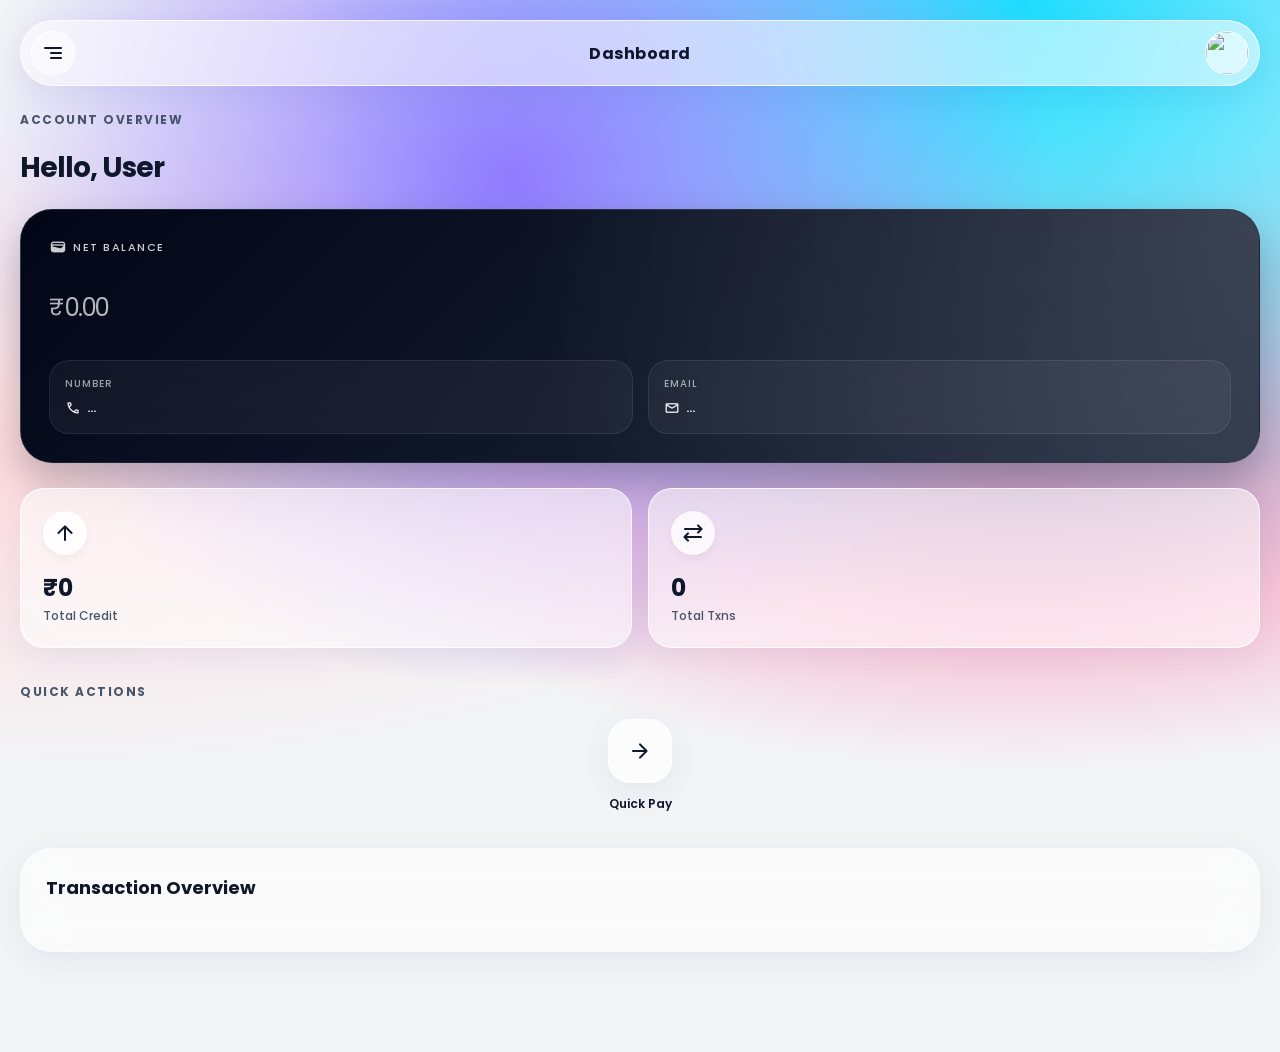
==== dashboard.html @ a2b4c157 "Add initial dashboard HTML structure" ====
<!DOCTYPE html>
<html lang="en">
<head>
  <meta charset="UTF-8">
  <meta name="viewport" content="width=device-width, initial-scale=1.0, maximum-scale=1.0, user-scalable=no">
  <title>Dashboard - Infinity Gateway</title>
  <link rel="stylesheet" href="style.css">
  <link href="https://fonts.googleapis.com/css2?family=Poppins:wght@300;400;500;600;700;800&display=swap" rel="stylesheet">
  <link rel="stylesheet" href="https://fonts.googleapis.com/css2?family=Material+Symbols+Rounded:opsz,wght,FILL,GRAD@24,400,1,0" />
</head>
<body>
  <div id="toast-container"></div>
  
  <div class="sidebar-backdrop" id="sidebar-backdrop" onclick="closeSidebar()"></div>
  <aside class="sidebar-menu" id="sidebar">
    <div class="sidebar-header">
      <div><h2 style="margin-bottom: 2px;">Infinity Gateway</h2></div>
    </div>
    <div class="menu-list">
      <div class="menu-item active" onclick="navigateTo('dashboard.html')"><span class="material-symbols-rounded">space_dashboard</span> Dashboard</div>
      <div class="menu-item" onclick="navigateTo('quickpay.html')"><span class="material-symbols-rounded">send_money</span> Quick Pay</div>
      <div class="menu-item" onclick="navigateTo('api.html')"><span class="material-symbols-rounded">api</span> Wallet API</div>
      <div class="menu-item" onclick="logout()" style="color:var(--danger);"><span class="material-symbols-rounded">logout</span> Logout</div>
    </div>
  </aside>

  <div id="app-wrapper" class="app-wrapper">
    <div id="view-dashboard" class="screen-view">
      <div class="header-nav">
        <div class="icon-btn" onclick="openSidebar()"><span class="material-symbols-rounded">segment</span></div>
        <div class="nav-title">Dashboard</div>
        <div class="icon-btn" style="border-radius:50%; overflow:hidden; padding: 0;"><img id="header-avatar" src="" style="width:100%; height:100%; object-fit:cover;"></div>
      </div>

      <div class="section-title">Account Overview</div>
      <h1 style="font-size:28px; font-weight:700; margin-bottom:20px; letter-spacing:-1px;">Hello, User</h1>

      <div class="dash-card">
        <div class="dc-top">
          <div class="dc-label"><span class="material-symbols-rounded" style="font-size:18px;">wallet</span> Net Balance</div>
        </div>
        <div class="dc-bal"><span>₹</span><span id="ui-balance">0.00</span></div>
        <div class="dc-grid">
          <div class="dc-box"><div class="dc-box-title">NUMBER</div><div class="dc-box-val"><span class="material-symbols-rounded" style="font-size:16px;">call</span> <span id="ui-phone">...</span></div></div>
          <div class="dc-box"><div class="dc-box-title">Email</div><div class="dc-box-val"><span class="material-symbols-rounded" style="font-size:16px;">mail</span> <span id="ui-email">...</span></div></div>
        </div>
      </div>

      <div class="stats-grid">
        <div class="stat-card"><div class="stat-icon"><span class="material-symbols-rounded">arrow_upward</span></div><div class="stat-val">₹<span id="ui-total-credit">0</span></div><div class="stat-lbl">Total Credit</div></div>
        <div class="stat-card"><div class="stat-icon"><span class="material-symbols-rounded">sync_alt</span></div><div class="stat-val" id="ui-total-txns">0</div><div class="stat-lbl">Total Txns</div></div>
      </div>

      <div class="section-title">QUICK ACTIONS</div>
      <div class="actions-row">
        <div class="action-btn" onclick="navigateTo('quickpay.html')">
          <div class="action-icon"><span class="material-symbols-rounded">arrow_forward</span></div>
          <div class="action-lbl">Quick Pay</div>
        </div>
      </div>

      <div class="txn-card">
        <div class="txn-head"><h3>Transaction Overview</h3></div>
        <div id="ui-txn-list"></div>
      </div>
    </div>
  </div>

  <!-- Shared Transaction Detail Modal -->
  <div class="modal-backdrop" id="txn-details-modal" style="align-items: center; background: rgba(0,0,0,0.4); backdrop-filter: blur(15px); -webkit-backdrop-filter: blur(15px);">
    <div class="txn-modal-sheet">
      <div class="modal-close" style="position: absolute; top: 20px; right: 20px; width: 36px; height: 36px; background: #000; border-radius: 50%; display: flex; align-items: center; justify-content: center; color: #fff; cursor: pointer; z-index: 10; border: none;" onclick="closeModal('txn-details-modal')">
        <span class="material-symbols-rounded" style="font-size: 20px;">close</span>
      </div>
      <div style="position: relative; z-index: 2;">
        <h2 style="font-size: 18px; font-weight: 700; color: #000; margin-bottom: 24px;">Transaction Details</h2>
        <div id="dtl-title" style="font-size: 15px; font-weight: 600; color: #000; margin-bottom: 4px;">...</div>
        <div id="dtl-date" style="font-size: 13px; color: #64748b; margin-bottom: 20px; font-weight: 500;">...</div>
        <div id="dtl-amt" style="font-size: 46px; font-weight: 800; color: #000; line-height: 1; margin-bottom: 12px; letter-spacing: -1px;">+₹0.00</div>

        <div style="background: #fff; border: 1px solid #f1f5f9; border-radius: 16px; padding: 16px; margin-bottom: 12px; box-shadow: 0 4px 20px rgba(0,0,0,0.04);">
          <div style="display: flex; align-items: center; gap: 12px; margin-bottom: 16px; padding-bottom: 16px; border-bottom: 1px solid #f1f5f9;">
            <div style="flex: 1;"><div style="font-size: 11px; color: #64748b; font-weight: 500; margin-bottom: 2px;">Transaction ID</div><div id="dtl-id" style="font-size: 13px; font-weight: 600; color: #000;">...</div></div>
            <span class="material-symbols-rounded" style="font-size: 18px; color: #000; cursor: pointer;" onclick="copyText(document.getElementById('dtl-id').innerText, 'ID Copied')">content_copy</span>
          </div>
          <div style="display: flex; align-items: center; gap: 12px; margin-bottom: 16px; padding-bottom: 16px; border-bottom: 1px solid #f1f5f9;">
            <div style="flex: 1;"><div style="font-size: 11px; color: #64748b; font-weight: 500; margin-bottom: 2px;">Payment Method</div><div id="dtl-method" style="font-size: 13px; font-weight: 600; color: #000;">API Transfer</div></div>
          </div>
          <div style="display: flex; align-items: center; gap: 12px;">
            <div style="flex: 1;"><div style="font-size: 11px; color: #64748b; font-weight: 500; margin-bottom: 2px;">Net Balance After</div><div id="dtl-bal" style="font-size: 13px; font-weight: 600; color: #000;">₹0.00</div></div>
          </div>
        </div>

        <div style="background: #f8fafc; border-radius: 16px; padding: 12px 16px; margin-bottom: 12px; display: flex; align-items: center; gap: 12px;">
            <div><div style="font-size: 11px; color: #64748b; font-weight: 500; margin-bottom: 2px;">Notes</div><div id="dtl-notes" style="font-size: 13px; font-weight: 500; color: #000;">...</div></div>
        </div>

        <button style="width: 100%; padding: 16px; background: #000; color: #fff; border-radius: 50px; font-size: 15px; font-weight: 600; display: flex; align-items: center; justify-content: center; border: none; cursor: pointer;" onclick="closeModal('txn-details-modal')">Back</button>
      </div>
    </div>
  </div>

  <script type="module" src="app.js"></script>
</body>
</html>
---- style.css ----
:root {
  var(--mesh-1): hsla(250, 100%, 74%, 1);
  --mesh-2: hsla(189, 100%, 56%, 1);
  --mesh-3: hsla(355, 100%, 93%, 1);
  --mesh-4: hsla(340, 100%, 76%, 1);
  --glass-base: rgba(255, 255, 255, 0.55);
  --glass-heavy: rgba(255, 255, 255, 0.75);
  --glass-border: rgba(255, 255, 255, 0.8);
  --glass-shadow: 0 8px 32px 0 rgba(31, 38, 135, 0.07);
  --text-main: #0f172a;
  --text-muted: #475569;
  --obsidian: #020617;
  --brand-primary: #6366f1;
  --brand-gradient: linear-gradient(135deg, #020617 0%, #1e293b 100%);
  --success: #059669;
  --danger: #e11d48;
  --radius-lg: 24px;
  --radius-xl: 32px;
}
* { box-sizing: border-box; -webkit-tap-highlight-color: transparent; margin: 0; padding: 0; user-select: none; }
body { font-family: 'Poppins', sans-serif; color: var(--text-main); overflow-x: hidden; min-height: 100vh; background-color: #f3f4f6; background-image: radial-gradient(at 40% 20%, hsla(250, 100%, 74%, 1) 0px, transparent 50%), radial-gradient(at 80% 0%, hsla(189, 100%, 56%, 1) 0px, transparent 50%), radial-gradient(at 0% 50%, hsla(355, 100%, 93%, 1) 0px, transparent 50%), radial-gradient(at 80% 50%, hsla(340, 100%, 76%, 1) 0px, transparent 50%); background-attachment: fixed; }
.hidden { display: none !important; }
input, button { font-family: 'Poppins', sans-serif; outline: none; border: none; }
input { user-select: auto; color: var(--text-main); }
input::placeholder { color: #94a3b8; }
.inf-logo-svg { overflow: visible; display: block; }
.inf-logo-svg path { stroke-dasharray: 80 120; animation: infChase 1.4s linear infinite; stroke: var(--text-main); }
@keyframes infChase { 0% { stroke-dashoffset: 200; } 100% { stroke-dashoffset: 0; } }
#dash-loader { position: fixed; bottom: 40px; left: 50%; transform: translateX(-50%); background: var(--glass-heavy); backdrop-filter: blur(20px); -webkit-backdrop-filter: blur(20px); padding: 14px 28px; border-radius: 50px; box-shadow: var(--glass-shadow); z-index: 9999; display: flex; align-items: center; gap: 12px; border: 1px solid var(--glass-border); animation: slideUpFade 0.4s cubic-bezier(0.16, 1, 0.3, 1) forwards; }
@keyframes slideUpFade { from { opacity: 0; transform: translate(-50%, 30px); } to { opacity: 1; transform: translate(-50%, 0); } }
#toast-container { position: fixed; top: 20px; left: 50%; transform: translateX(-50%); z-index: 9999; display: flex; flex-direction: column; gap: 12px; width: 90%; max-width: 400px; }
.toast { background: var(--glass-heavy); backdrop-filter: blur(16px); -webkit-backdrop-filter: blur(16px); color: var(--text-main); padding: 16px 20px; border-radius: 20px; border: 1px solid var(--glass-border); box-shadow: var(--glass-shadow); display: flex; align-items: center; gap: 12px; font-weight: 600; font-size: 14px; transform: translateY(-20px); opacity: 0; animation: toastIn 0.4s cubic-bezier(0.16, 1, 0.3, 1) forwards; }
.toast.out { animation: toastOut 0.3s forwards; }
@keyframes toastIn { to { transform: translateY(0); opacity: 1; } } @keyframes toastOut { to { transform: translateY(-20px); opacity: 0; } }
.app-wrapper { width: 100%; max-width: 100%; margin: 0; min-height: 100vh; position: relative; }
.screen-view { padding: 20px 20px 100px 20px; animation: fadeIn 0.4s ease; }
@keyframes fadeIn { from { opacity: 0; } to { opacity: 1; } }
.header-nav { display: flex; justify-content: space-between; align-items: center; margin-bottom: 25px; background: var(--glass-base); backdrop-filter: blur(24px); -webkit-backdrop-filter: blur(24px); padding: 10px; border-radius: 50px; border: 1px solid var(--glass-border); position: sticky; top: 15px; z-index: 100; box-shadow: var(--glass-shadow); }
.icon-btn { width: 44px; height: 44px; border-radius: 50%; background: rgba(255,255,255,0.5); display: flex; align-items: center; justify-content: center; color: var(--text-main); cursor: pointer; transition: all 0.2s ease; border: 1px solid var(--glass-border); }
.icon-btn:active { transform: scale(0.9); background: white; }
.nav-title { font-size: 16px; font-weight: 700; color: var(--text-main); letter-spacing: 0.5px; }
.dash-card { background: var(--brand-gradient); border-radius: var(--radius-xl); padding: 28px; color: white; margin-bottom: 25px; box-shadow: 0 20px 40px rgba(2, 6, 23, 0.25); position: relative; overflow: hidden; border: 1px solid rgba(255,255,255,0.1); }
.dash-card::before { content: ''; position: absolute; inset: 0; background: radial-gradient(circle at top right, rgba(255,255,255,0.15) 0%, transparent 60%); z-index: 1; }
.dc-top { display: flex; justify-content: space-between; align-items: center; margin-bottom: 10px; position: relative; z-index: 2; }
.dc-label { font-size: 11px; font-weight: 500; text-transform: uppercase; letter-spacing: 1.5px; opacity: 0.8; display: flex; align-items: center; gap: 6px; }
.dc-badge { background: rgba(255,255,255,0.15); padding: 6px 14px; border-radius: 20px; font-size: 10px; font-weight: 600; display: flex; align-items: center; gap: 4px; backdrop-filter: blur(10px); border: 1px solid rgba(255,255,255,0.2); }
.dc-bal { font-size: 46px; font-weight: 700; margin-bottom: 25px; letter-spacing: -1.5px; position: relative; z-index: 2; }
.dc-bal span { font-size: 24px; font-weight: 400; margin-right: 2px; opacity: 0.7; }
.dc-grid { display: grid; grid-template-columns: 1fr 1fr; gap: 15px; position: relative; z-index: 2; }
.dc-box { background: rgba(255,255,255,0.05); padding: 15px; border-radius: 20px; backdrop-filter: blur(12px); border: 1px solid rgba(255,255,255,0.08); }
.dc-box-title { font-size: 10px; opacity: 0.6; text-transform: uppercase; letter-spacing: 1px; margin-bottom: 6px; font-weight: 500; }
.dc-box-val { font-size: 13px; font-weight: 600; display: flex; align-items: center; gap: 6px; }
.stats-grid { display: grid; grid-template-columns: 1fr 1fr; gap: 16px; margin-bottom: 35px; }
.stat-card { background: var(--glass-base); backdrop-filter: blur(16px); -webkit-backdrop-filter: blur(16px); border: 1px solid var(--glass-border); padding: 22px; border-radius: var(--radius-lg); display: flex; flex-direction: column; align-items: flex-start; box-shadow: var(--glass-shadow); transition: transform 0.2s; }
.stat-card:active { transform: scale(0.97); }
.stat-icon { width: 44px; height: 44px; border-radius: 50%; display: flex; align-items: center; justify-content: center; margin-bottom: 15px; background: rgba(255,255,255,0.8); color: var(--text-main); box-shadow: 0 4px 10px rgba(0,0,0,0.05); }
.stat-val { font-size: 24px; font-weight: 700; color: var(--text-main); margin-bottom: 2px; letter-spacing: -0.5px; }
.stat-lbl { font-size: 12px; color: var(--text-muted); font-weight: 500; }
.section-title { font-size: 12px; font-weight: 700; color: var(--text-muted); text-transform: uppercase; margin-bottom: 18px; display: flex; align-items: center; gap: 8px; letter-spacing: 1.5px; }
.actions-row { display: flex; justify-content: space-between; margin-bottom: 35px; gap: 10px; }
.action-btn { display: flex; flex-direction: column; align-items: center; gap: 12px; flex: 1; cursor: pointer; }
.action-icon { width: 64px; height: 64px; border-radius: 22px; background: var(--glass-heavy); backdrop-filter: blur(10px); border: 1px solid var(--glass-border); box-shadow: var(--glass-shadow); display: flex; align-items: center; justify-content: center; color: var(--text-main); transition: 0.2s cubic-bezier(0.16, 1, 0.3, 1); }
.action-btn:active .action-icon { transform: scale(0.9) translateY(4px); background: white; }
.action-lbl { font-size: 12px; font-weight: 600; color: var(--text-main); text-align: center; }
.txn-card { background: var(--glass-base); backdrop-filter: blur(20px); -webkit-backdrop-filter: blur(20px); border: 1px solid var(--glass-border); border-radius: var(--radius-xl); padding: 25px; box-shadow: var(--glass-shadow); }
.txn-head { display: flex; justify-content: space-between; align-items: center; margin-bottom: 25px; }
.txn-head h3 { font-size: 18px; font-weight: 700; }
.txn-row { display: flex; justify-content: space-between; align-items: center; padding: 18px 0; border-bottom: 1px solid rgba(255,255,255,0.4); cursor: pointer; transition: background 0.2s; }
.txn-row:active { opacity: 0.7; }
.txn-row:last-child { border-bottom: none; padding-bottom: 0; }
.txn-left { display: flex; align-items: center; gap: 16px; }
.txn-icon { width: 48px; height: 48px; border-radius: 50%; display: flex; align-items: center; justify-content: center; font-size: 20px; font-weight: 700; background: rgba(255,255,255,0.7); box-shadow: 0 4px 10px rgba(0,0,0,0.03); }
.txn-info h4 { font-size: 15px; font-weight: 600; margin-bottom: 4px; color: var(--text-main); }
.txn-info p { font-size: 12px; color: var(--text-muted); font-weight: 500; }
.txn-right { text-align: right; }
.txn-amt { font-size: 16px; font-weight: 700; margin-bottom: 4px; letter-spacing: -0.5px; }
.input-group { margin-bottom: 22px; }
.input-label { font-size: 13px; font-weight: 600; color: var(--text-main); margin-bottom: 10px; display: block; padding-left: 5px; }
.input-wrap { position: relative; display: flex; align-items: center; background: var(--glass-heavy); backdrop-filter: blur(12px); border: 1px solid var(--glass-border); border-radius: 50px; padding: 0 20px; transition: all 0.3s ease; box-shadow: inset 0 2px 5px rgba(255,255,255,0.5); }
.input-wrap:focus-within { border-color: var(--brand-primary); background: white; box-shadow: 0 0 0 4px rgba(99, 102, 241, 0.15); }
.input-wrap .material-symbols-rounded { color: var(--text-muted); font-size: 22px; margin-right: 12px; }
.input-wrap input { width: 100%; padding: 18px 0; background: transparent; font-size: 15px; font-weight: 500; color: var(--text-main); }
.chip-row { display: flex; gap: 10px; margin-top: 15px; overflow-x: auto; padding-bottom: 5px; scrollbar-width: none; }
.chip-row::-webkit-scrollbar { display: none; }
.chip { padding: 10px 20px; background: var(--glass-heavy); backdrop-filter: blur(10px); border: 1px solid var(--glass-border); border-radius: 50px; font-size: 13px; font-weight: 600; color: var(--text-main); flex-shrink: 0; cursor: pointer; transition: all 0.2s ease; box-shadow: 0 2px 8px rgba(0,0,0,0.03); }
.chip:active { background: var(--obsidian); color: white; border-color: var(--obsidian); transform: scale(0.95); }
.summary-box { background: var(--glass-base); backdrop-filter: blur(20px); border: 1px solid var(--glass-border); border-radius: var(--radius-lg); padding: 25px; margin-bottom: 30px; box-shadow: var(--glass-shadow); }
.sum-title { font-size: 11px; font-weight: 700; color: var(--text-muted); letter-spacing: 1.5px; margin-bottom: 20px; text-transform: uppercase; }
.sum-row { display: flex; justify-content: space-between; align-items: center; margin-bottom: 15px; font-size: 14px; font-weight: 500; color: var(--text-muted); }
.sum-row .val { color: var(--text-main); font-weight: 600; }
.sum-total { display: flex; justify-content: space-between; align-items: center; margin-top: 20px; padding-top: 20px; border-top: 1px solid rgba(255,255,255,0.6); font-size: 18px; font-weight: 700; color: var(--text-main); }
.sum-total .val { color: var(--obsidian); font-size: 22px; font-weight: 800; letter-spacing: -0.5px; }
.btn-main { width: 100%; padding: 20px; background: var(--obsidian); color: white; border-radius: 50px; font-size: 16px; font-weight: 600; letter-spacing: 0.5px; cursor: pointer; display: flex; align-items: center; justify-content: center; gap: 10px; transition: all 0.3s cubic-bezier(0.16, 1, 0.3, 1); box-shadow: 0 10px 25px rgba(2, 6, 23, 0.2); border: none; }
.btn-main:active { transform: scale(0.96); box-shadow: 0 5px 15px rgba(2, 6, 23, 0.15); }
#auth-screen { min-height: 100vh; display: flex; flex-direction: column; align-items: center; background: transparent; color: var(--text-main); z-index: 5000; padding: 20px; justify-content: center; }
.auth-card { background: var(--glass-base); backdrop-filter: blur(30px); -webkit-backdrop-filter: blur(30px); color: var(--text-main); width: 100%; max-width: 420px; border-radius: 36px; padding: 45px 35px; box-shadow: var(--glass-shadow); border: 1px solid var(--glass-border); }
.auth-title { font-size: 28px; font-weight: 700; margin-bottom: 8px; color: var(--text-main); letter-spacing: -1px; }
.auth-subtitle { font-size: 14px; color: var(--text-muted); margin-bottom: 35px; font-weight: 400; }
.sidebar-backdrop { position: fixed; inset: 0; background: rgba(0, 0, 0, 0.2); z-index: 1999; opacity: 0; pointer-events: none; transition: 0.4s; backdrop-filter: blur(8px); }
.sidebar-backdrop.active { opacity: 1; pointer-events: auto; }
.sidebar-menu { position: fixed; top: 0; left: 0; width: 320px; height: 100vh; background: var(--glass-heavy); backdrop-filter: blur(40px); z-index: 2000; transform: translateX(-100%); transition: 0.5s cubic-bezier(0.16, 1, 0.3, 1); display: flex; flex-direction: column; border-right: 1px solid var(--glass-border); }
.sidebar-menu.active { transform: translateX(0); box-shadow: var(--glass-shadow); }
.sidebar-header { padding: 40px 25px 30px 25px; display: flex; align-items: center; gap: 18px; border-bottom: 1px solid rgba(255,255,255,0.4); }
.sidebar-header .icon { width: 50px; height: 50px; background: white; color: var(--text-main); border-radius: 50%; display: flex; align-items: center; justify-content: center; box-shadow: 0 4px 15px rgba(0,0,0,0.05); }
.sidebar-header h2 { font-size: 22px; font-weight: 700; color: var(--text-main); letter-spacing: -0.5px; }
.menu-list { padding: 30px 20px; flex: 1; display: flex; flex-direction: column; gap: 10px; overflow-y: auto; }
.menu-item { display: flex; align-items: center; gap: 16px; padding: 16px 20px; border-radius: 20px; font-size: 15px; font-weight: 500; color: var(--text-muted); cursor: pointer; transition: 0.2s; border: 1px solid transparent; }
.menu-item.active, .menu-item:active { background: white; color: var(--text-main); box-shadow: 0 4px 15px rgba(0,0,0,0.02); border-color: var(--glass-border); }
.modal-backdrop { position: fixed; inset: 0; background: rgba(0, 0, 0, 0.3); z-index: 3000; display: flex; align-items: flex-end; justify-content: center; opacity: 0; pointer-events: none; transition: 0.5s; backdrop-filter: blur(10px); }
.modal-backdrop.active { opacity: 1; pointer-events: auto; }
.modal-sheet { background: var(--glass-heavy); backdrop-filter: blur(40px); -webkit-backdrop-filter: blur(40px); width: 100%; max-width: 500px; border-radius: 40px 40px 0 0; padding: 40px 30px; transform: translateY(100%); transition: 0.5s cubic-bezier(0.16, 1, 0.3, 1); box-shadow: 0 -20px 50px rgba(0,0,0,0.1); border-top: 1px solid var(--glass-border); border-left: 1px solid var(--glass-border); border-right: 1px solid var(--glass-border); }
.modal-backdrop.active .modal-sheet { transform: translateY(0); }
.modal-close { position: absolute; top: 25px; right: 25px; width: 40px; height: 40px; background: rgba(255,255,255,0.5); border-radius: 50%; display: flex; align-items: center; justify-content: center; color: var(--text-main); cursor: pointer; z-index: 10; transition: 0.2s; border: 1px solid var(--glass-border); }
.modal-close:active { transform: scale(0.9); background: white; }
.txn-modal-sheet { background: #ffffff; width: 90%; max-width: 400px; border-radius: 24px; padding: 24px; transform: scale(0.95); transition: 0.4s cubic-bezier(0.16, 1, 0.3, 1); opacity: 0; position: relative; box-shadow: 0 20px 50px rgba(0,0,0,0.2); overflow: hidden; }
.modal-backdrop.active .txn-modal-sheet { transform: scale(1); opacity: 1; }
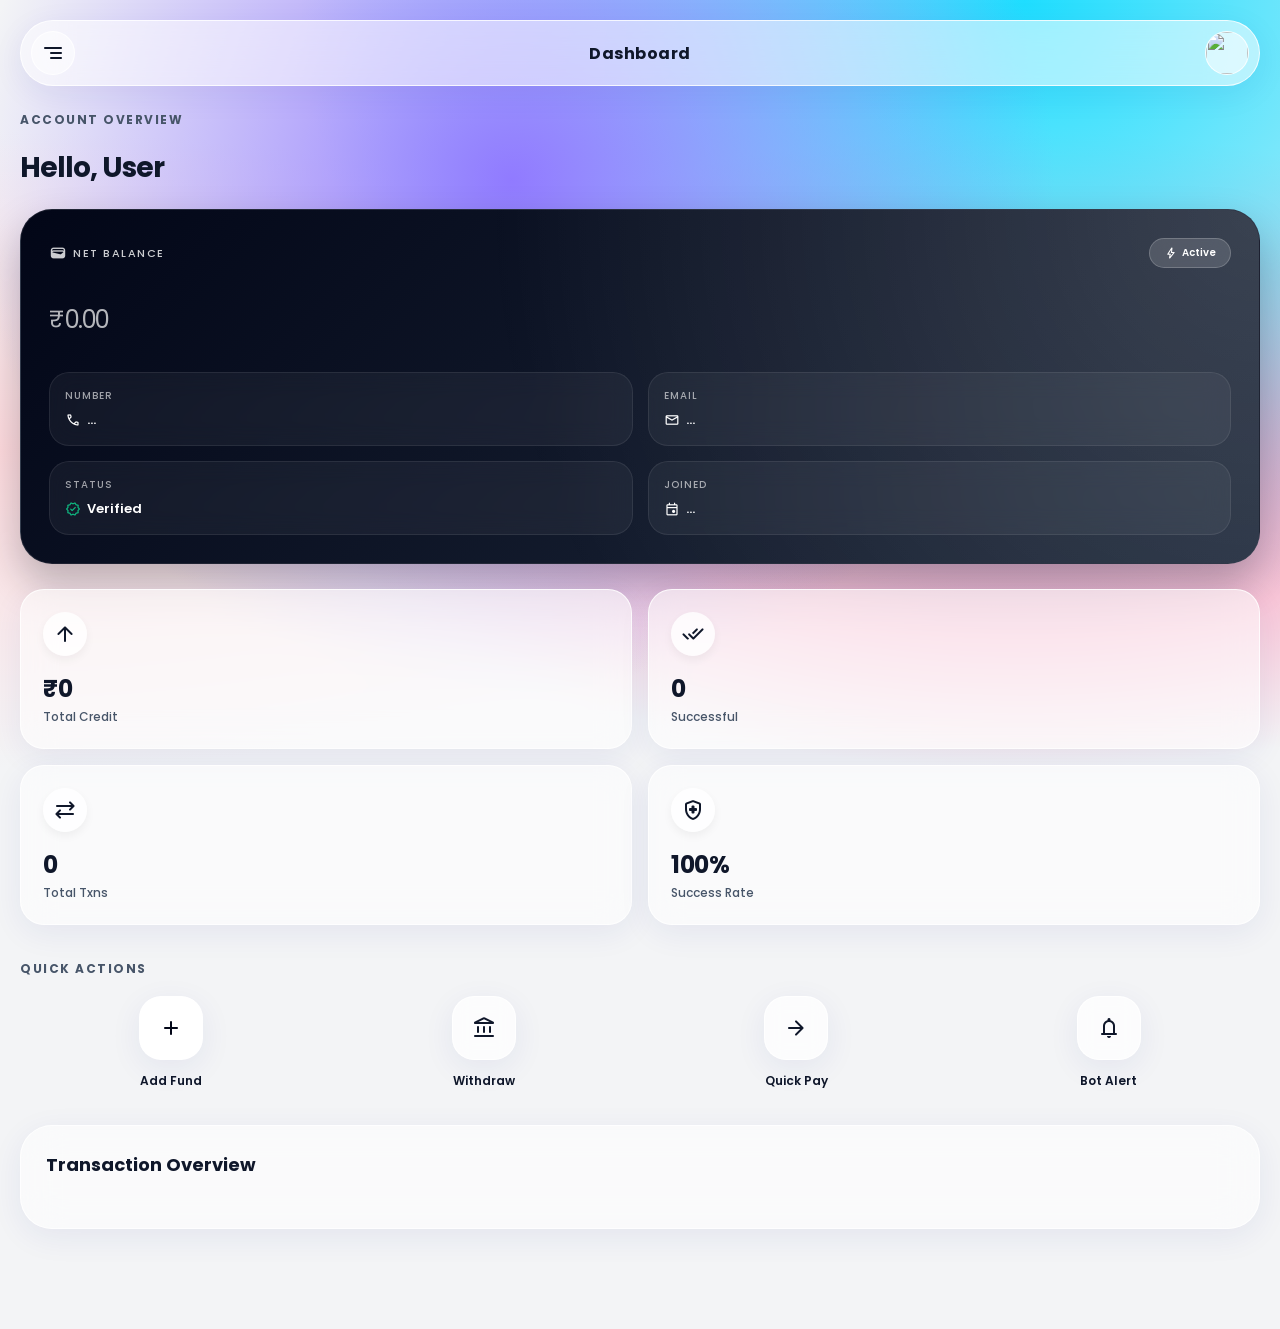
==== commit b6c1527b: "Enhance dashboard layout and functionality Added new sidebar items for Preferences and Bot Alert, up" ====
--- a/dashboard.html
+++ b/dashboard.html
@@ -14,13 +14,26 @@
   <div class="sidebar-backdrop" id="sidebar-backdrop" onclick="closeSidebar()"></div>
   <aside class="sidebar-menu" id="sidebar">
     <div class="sidebar-header">
-      <div><h2 style="margin-bottom: 2px;">Infinity Gateway</h2></div>
+      <div class="icon">
+        <svg style="width:24px; height:12px;" viewBox="0 0 100 50" xmlns="http://www.w3.org/2000/svg">
+          <path d="M 25 10 C 5 10 5 40 25 40 C 45 40 55 10 75 10 C 95 10 95 40 75 40 C 55 40 45 10 25 10 Z" stroke="var(--text-main)" stroke-width="10" fill="none" stroke-linecap="round" stroke-linejoin="round" />
+        </svg>
+      </div>
+      <div><h2 style="margin-bottom: 2px;">Infinity Gateway</h2><p style="font-size:11px; color:var(--text-muted); font-weight:500;">PAYMENT GATEWAY</p></div>
     </div>
     <div class="menu-list">
       <div class="menu-item active" onclick="navigateTo('dashboard.html')"><span class="material-symbols-rounded">space_dashboard</span> Dashboard</div>
       <div class="menu-item" onclick="navigateTo('quickpay.html')"><span class="material-symbols-rounded">send_money</span> Quick Pay</div>
       <div class="menu-item" onclick="navigateTo('api.html')"><span class="material-symbols-rounded">api</span> Wallet API</div>
-      <div class="menu-item" onclick="logout()" style="color:var(--danger);"><span class="material-symbols-rounded">logout</span> Logout</div>
+      <div class="menu-item" onclick="navigateTo('profile.html')"><span class="material-symbols-rounded">tune</span> Preferences</div>
+      <div class="menu-item" onclick="closeSidebar(); openModal('bot-modal')"><span class="material-symbols-rounded">notifications_active</span> Bot Alert</div>
+      <div class="menu-item" onclick="closeSidebar(); openModal('withdraw-modal')"><span class="material-symbols-rounded">account_balance</span> Withdraw</div>
+      
+      <div class="menu-item" style="background:var(--obsidian); color:white; margin-top:20px; border-radius:50px;" onclick="window.open('https://t.me/BotzByPRIME', '_blank')"><span class="material-symbols-rounded">campaign</span> Announcements</div>
+      <div class="menu-item" style="background:rgba(255,255,255,0.5); color:var(--text-main); border:1px solid var(--glass-border); border-radius:50px;" onclick="window.open('https://t.me/PrimeBot_Maker', '_blank')"><span class="material-symbols-rounded">support_agent</span> Support</div>
+
+      <div style="flex:1;"></div>
+      <div class="menu-item" style="color:var(--danger); justify-content:center; font-weight:600;" onclick="logout()"><span class="material-symbols-rounded">logout</span> Logout</div>
     </div>
   </aside>
 
@@ -29,7 +42,7 @@
       <div class="header-nav">
         <div class="icon-btn" onclick="openSidebar()"><span class="material-symbols-rounded">segment</span></div>
         <div class="nav-title">Dashboard</div>
-        <div class="icon-btn" style="border-radius:50%; overflow:hidden; padding: 0;"><img id="header-avatar" src="" style="width:100%; height:100%; object-fit:cover;"></div>
+        <div class="icon-btn" style="border-radius:50%; overflow:hidden; padding: 0;" onclick="navigateTo('profile.html')"><img id="header-avatar" src="" style="width:100%; height:100%; object-fit:cover;"></div>
       </div>
 
       <div class="section-title">Account Overview</div>
@@ -38,24 +51,42 @@
       <div class="dash-card">
         <div class="dc-top">
           <div class="dc-label"><span class="material-symbols-rounded" style="font-size:18px;">wallet</span> Net Balance</div>
+          <div class="dc-badge"><span class="material-symbols-rounded" style="font-size:14px;">bolt</span> Active</div>
         </div>
         <div class="dc-bal"><span>₹</span><span id="ui-balance">0.00</span></div>
         <div class="dc-grid">
           <div class="dc-box"><div class="dc-box-title">NUMBER</div><div class="dc-box-val"><span class="material-symbols-rounded" style="font-size:16px;">call</span> <span id="ui-phone">...</span></div></div>
           <div class="dc-box"><div class="dc-box-title">Email</div><div class="dc-box-val"><span class="material-symbols-rounded" style="font-size:16px;">mail</span> <span id="ui-email">...</span></div></div>
+          <div class="dc-box"><div class="dc-box-title">Status</div><div class="dc-box-val"><span class="material-symbols-rounded" style="font-size:16px; color:#10b981;">verified</span> Verified</div></div>
+          <div class="dc-box"><div class="dc-box-title">Joined</div><div class="dc-box-val"><span class="material-symbols-rounded" style="font-size:16px;">event</span> <span id="ui-date">...</span></div></div>
         </div>
       </div>
 
       <div class="stats-grid">
         <div class="stat-card"><div class="stat-icon"><span class="material-symbols-rounded">arrow_upward</span></div><div class="stat-val">₹<span id="ui-total-credit">0</span></div><div class="stat-lbl">Total Credit</div></div>
+        <div class="stat-card"><div class="stat-icon"><span class="material-symbols-rounded">done_all</span></div><div class="stat-val" id="ui-total-success">0</div><div class="stat-lbl">Successful</div></div>
         <div class="stat-card"><div class="stat-icon"><span class="material-symbols-rounded">sync_alt</span></div><div class="stat-val" id="ui-total-txns">0</div><div class="stat-lbl">Total Txns</div></div>
+        <div class="stat-card"><div class="stat-icon"><span class="material-symbols-rounded">health_and_safety</span></div><div class="stat-val">100%</div><div class="stat-lbl">Success Rate</div></div>
       </div>
 
       <div class="section-title">QUICK ACTIONS</div>
       <div class="actions-row">
+        <!-- ALL Original Buttons are back -->
+        <div class="action-btn" onclick="navigateTo('addfund.html')">
+          <div class="action-icon" style="background:white;"><span class="material-symbols-rounded" style="color:var(--obsidian);">add</span></div>
+          <div class="action-lbl">Add Fund</div>
+        </div>
+        <div class="action-btn" onclick="openModal('withdraw-modal')">
+          <div class="action-icon"><span class="material-symbols-rounded">account_balance</span></div>
+          <div class="action-lbl">Withdraw</div>
+        </div>
         <div class="action-btn" onclick="navigateTo('quickpay.html')">
           <div class="action-icon"><span class="material-symbols-rounded">arrow_forward</span></div>
           <div class="action-lbl">Quick Pay</div>
+        </div>
+        <div class="action-btn" onclick="openModal('bot-modal')">
+          <div class="action-icon"><span class="material-symbols-rounded">notifications</span></div>
+          <div class="action-lbl">Bot Alert</div>
         </div>
       </div>
 
@@ -66,36 +97,80 @@
     </div>
   </div>
 
-  <!-- Shared Transaction Detail Modal -->
+  <!-- Dynamic Transaction Details Modal with Embedded Icon System -->
   <div class="modal-backdrop" id="txn-details-modal" style="align-items: center; background: rgba(0,0,0,0.4); backdrop-filter: blur(15px); -webkit-backdrop-filter: blur(15px);">
     <div class="txn-modal-sheet">
+      <div style="position: absolute; top: 0; right: 0; width: 150px; height: 150px; background: radial-gradient(circle, rgba(0,0,0,0.06) 2px, transparent 2px); background-size: 15px 15px; border-radius: 0 24px 0 0; z-index: 0;"></div>
       <div class="modal-close" style="position: absolute; top: 20px; right: 20px; width: 36px; height: 36px; background: #000; border-radius: 50%; display: flex; align-items: center; justify-content: center; color: #fff; cursor: pointer; z-index: 10; border: none;" onclick="closeModal('txn-details-modal')">
         <span class="material-symbols-rounded" style="font-size: 20px;">close</span>
       </div>
-      <div style="position: relative; z-index: 2;">
-        <h2 style="font-size: 18px; font-weight: 700; color: #000; margin-bottom: 24px;">Transaction Details</h2>
+
+      <div style="position: relative; z-index: 2; text-align:center;">
+        <h2 style="font-size: 18px; font-weight: 700; color: #000; margin-bottom: 24px; text-align:left;">Transaction Details</h2>
+
+        <!-- This gets dynamically populated in JS -->
+        <div id="dtl-icon-container" style="width:80px; height:80px; background:var(--obsidian); border-radius:50%; display:flex; align-items:center; justify-content:center; margin:0 auto 15px auto; color:white; box-shadow:0 10px 30px rgba(0,0,0,0.15); border:4px solid white;">
+          <span class="material-symbols-rounded" style="font-size:40px;">done</span>
+        </div>
+
         <div id="dtl-title" style="font-size: 15px; font-weight: 600; color: #000; margin-bottom: 4px;">...</div>
         <div id="dtl-date" style="font-size: 13px; color: #64748b; margin-bottom: 20px; font-weight: 500;">...</div>
-        <div id="dtl-amt" style="font-size: 46px; font-weight: 800; color: #000; line-height: 1; margin-bottom: 12px; letter-spacing: -1px;">+₹0.00</div>
+        <div id="dtl-amt" style="font-size: 46px; font-weight: 800; color: #000; line-height: 1; margin-bottom: 24px; letter-spacing: -1px;">+₹0.00</div>
 
-        <div style="background: #fff; border: 1px solid #f1f5f9; border-radius: 16px; padding: 16px; margin-bottom: 12px; box-shadow: 0 4px 20px rgba(0,0,0,0.04);">
+        <!-- Detail Card -->
+        <div style="background: #fff; border: 1px solid #f1f5f9; border-radius: 16px; padding: 16px; margin-bottom: 12px; box-shadow: 0 4px 20px rgba(0,0,0,0.04); text-align:left;">
           <div style="display: flex; align-items: center; gap: 12px; margin-bottom: 16px; padding-bottom: 16px; border-bottom: 1px solid #f1f5f9;">
+            <div style="width: 36px; height: 36px; background: #000; color: #fff; border-radius: 10px; display: flex; align-items: center; justify-content: center;"><span class="material-symbols-rounded" style="font-size: 18px;">receipt_long</span></div>
             <div style="flex: 1;"><div style="font-size: 11px; color: #64748b; font-weight: 500; margin-bottom: 2px;">Transaction ID</div><div id="dtl-id" style="font-size: 13px; font-weight: 600; color: #000;">...</div></div>
             <span class="material-symbols-rounded" style="font-size: 18px; color: #000; cursor: pointer;" onclick="copyText(document.getElementById('dtl-id').innerText, 'ID Copied')">content_copy</span>
           </div>
           <div style="display: flex; align-items: center; gap: 12px; margin-bottom: 16px; padding-bottom: 16px; border-bottom: 1px solid #f1f5f9;">
-            <div style="flex: 1;"><div style="font-size: 11px; color: #64748b; font-weight: 500; margin-bottom: 2px;">Payment Method</div><div id="dtl-method" style="font-size: 13px; font-weight: 600; color: #000;">API Transfer</div></div>
+            <div style="width: 36px; height: 36px; background: #000; color: #fff; border-radius: 10px; display: flex; align-items: center; justify-content: center;"><span class="material-symbols-rounded" style="font-size: 18px;">account_balance_wallet</span></div>
+            <div style="flex: 1;"><div style="font-size: 11px; color: #64748b; font-weight: 500; margin-bottom: 2px;">Payment Method</div><div id="dtl-method" style="font-size: 13px; font-weight: 600; color: #000;">...</div></div>
           </div>
           <div style="display: flex; align-items: center; gap: 12px;">
+            <div style="width: 36px; height: 36px; background: #000; color: #fff; border-radius: 10px; display: flex; align-items: center; justify-content: center;"><span class="material-symbols-rounded" style="font-size: 18px;">shield</span></div>
             <div style="flex: 1;"><div style="font-size: 11px; color: #64748b; font-weight: 500; margin-bottom: 2px;">Net Balance After</div><div id="dtl-bal" style="font-size: 13px; font-weight: 600; color: #000;">₹0.00</div></div>
           </div>
         </div>
 
-        <div style="background: #f8fafc; border-radius: 16px; padding: 12px 16px; margin-bottom: 12px; display: flex; align-items: center; gap: 12px;">
+        <div style="background: #f8fafc; border-radius: 16px; padding: 12px 16px; margin-bottom: 12px; display: flex; align-items: center; gap: 12px; text-align:left;">
+           <div style="width: 36px; height: 36px; background: #000; color: #fff; border-radius: 10px; display: flex; align-items: center; justify-content: center; flex-shrink: 0;"><span class="material-symbols-rounded" style="font-size: 18px;">calendar_today</span></div>
             <div><div style="font-size: 11px; color: #64748b; font-weight: 500; margin-bottom: 2px;">Notes</div><div id="dtl-notes" style="font-size: 13px; font-weight: 500; color: #000;">...</div></div>
         </div>
+        
+        <div style="background: #f0fdf4; border-radius: 16px; padding: 12px 16px; margin-bottom: 24px; display: flex; align-items: center; gap: 12px; text-align:left;">
+           <div style="width: 36px; height: 36px; background: #dcfce7; color: #166534; border-radius: 10px; display: flex; align-items: center; justify-content: center; flex-shrink: 0;"><span class="material-symbols-rounded" style="font-size: 18px;">chat</span></div>
+            <div><div style="font-size: 11px; color: #166534; font-weight: 500; margin-bottom: 2px;">Comment</div><div id="dtl-comment" style="font-size: 13px; font-weight: 500; color: #000;">...</div></div>
+        </div>
 
-        <button style="width: 100%; padding: 16px; background: #000; color: #fff; border-radius: 50px; font-size: 15px; font-weight: 600; display: flex; align-items: center; justify-content: center; border: none; cursor: pointer;" onclick="closeModal('txn-details-modal')">Back</button>
+        <button style="width: 100%; padding: 16px; background: #000; color: #fff; border-radius: 50px; font-size: 15px; font-weight: 600; border: none; cursor: pointer; transition: 0.2s;" onclick="closeModal('txn-details-modal')">Back</button>
+      </div>
+    </div>
+  </div>
+
+  <!-- Shared Withdraw Modal -->
+  <div class="modal-backdrop" id="withdraw-modal">
+    <div class="modal-sheet">
+      <div class="modal-close" onclick="closeModal('withdraw-modal')"><span class="material-symbols-rounded">close</span></div>
+      <h3 style="font-size:24px; margin-bottom:12px; font-weight:700; letter-spacing:-0.5px;">Withdraw</h3>
+      <p id="withdraw-modal-desc" style="color:var(--text-muted); font-size:14px; margin-bottom:30px;">Loading parameters...</p>
+      <div class="input-wrap" style="margin-bottom:12px;"><input type="number" id="withdrawAmount" placeholder="Withdrawal Amount" style="width:100%; padding:18px 0; font-size:15px;" oninput="calcWithdrawTax()"></div>
+      <div id="withdraw-tax-info" style="font-size:13px; color:var(--text-muted); margin-top:-5px; margin-bottom:25px; text-align:right;">Settlement: <b style="color:var(--obsidian)">₹0.00</b> (Fee: ₹0.00)</div>
+      <div class="input-wrap" style="margin-bottom:30px;"><input type="text" id="withdrawUpi" placeholder="UPI Address" style="width:100%; padding:18px 0; font-size:15px;" required></div>
+      <button class="btn-main" id="btn-withdraw" style="background:var(--obsidian);" onclick="handleWithdraw()">Confirm Withdrawal</button>
+    </div>
+  </div>
+
+  <!-- Shared Bot Alert Modal -->
+  <div class="modal-backdrop" id="bot-modal">
+    <div class="modal-sheet">
+      <div class="modal-close" onclick="closeModal('bot-modal')"><span class="material-symbols-rounded">close</span></div>
+      <h3 style="font-size:24px; margin-bottom:12px; font-weight:700; letter-spacing:-0.5px;">Configure Bot Alert</h3>
+      <div id="bot-step-1">
+        <p style="color:var(--text-muted); font-size:14px; margin-bottom:30px;">Connect your Telegram ID to receive real-time execution receipts.</p>
+        <div class="input-wrap" style="margin-bottom:25px;"><input type="text" id="botTgId" placeholder="Telegram Chat ID" style="width:100%; padding:18px 0; font-size:15px;"></div>
+        <button class="btn-main" id="btn-send-otp" style="background:var(--obsidian);" onclick="sendTelegramOTP()">Send OTP</button>
       </div>
     </div>
   </div>
